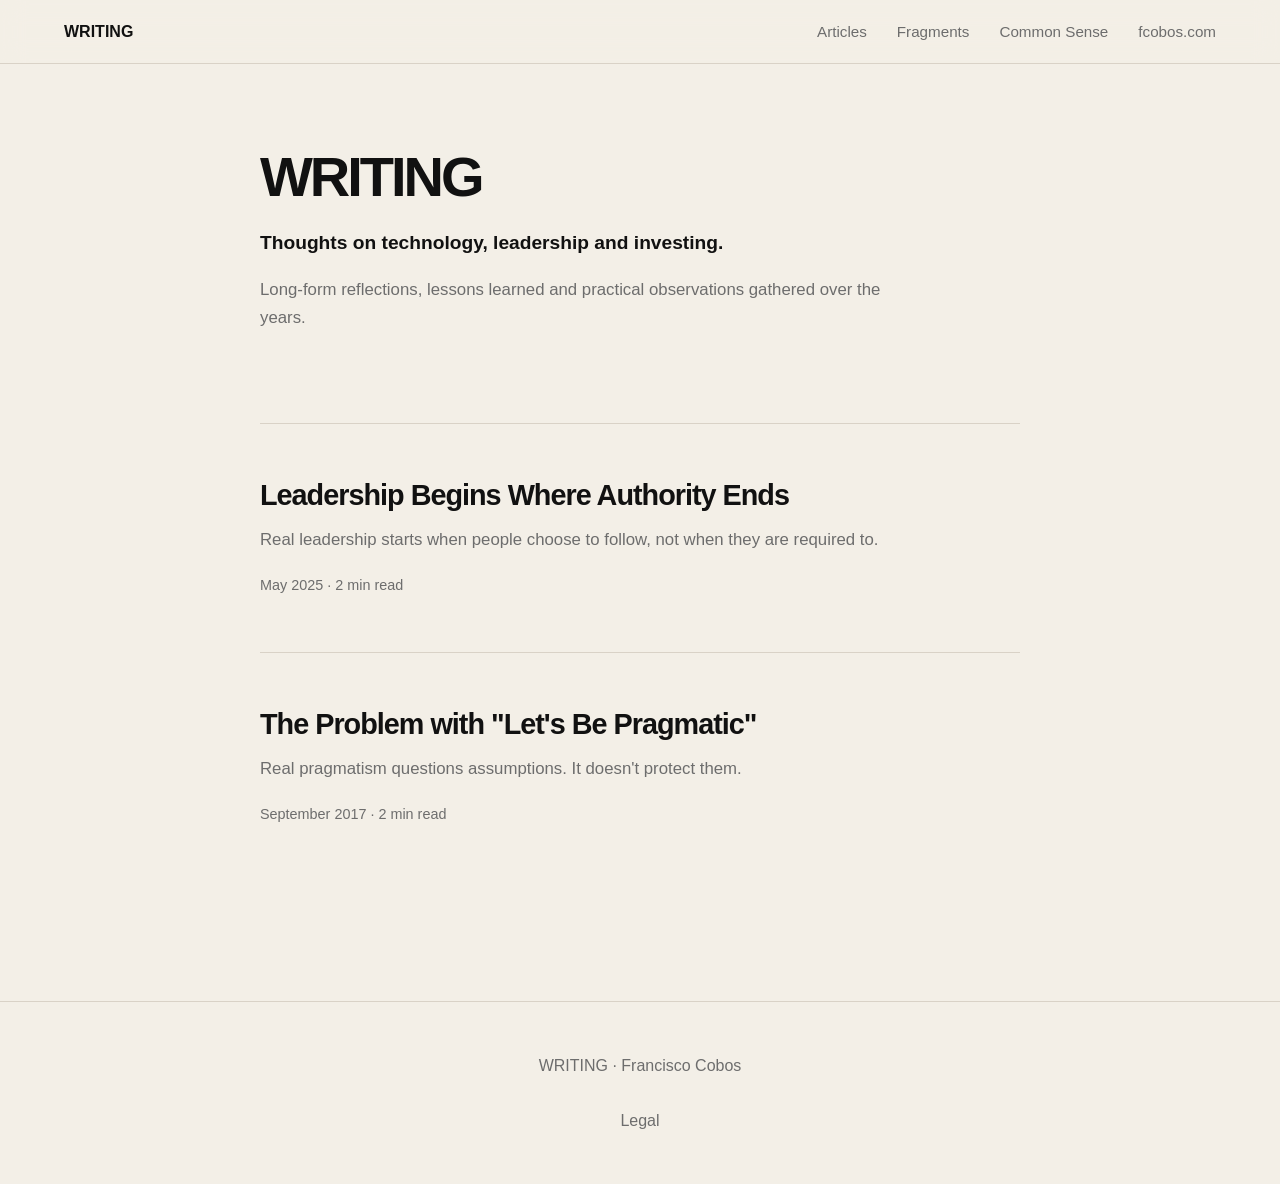
==== index.html @ 1fe3ef3f "Add files via upload" ====
<!DOCTYPE html>
<html lang="en">
<head>
<meta charset="UTF-8">
<meta name="viewport" content="width=device-width,initial-scale=1.0">

<title>Writing | Francisco Cobos</title>

<style>

:root{
    --paper:#f3efe7;
    --text:#111;
    --muted:#6d6d6d;
    --border:#d9d2c7;
}

*{
    margin:0;
    padding:0;
    box-sizing:border-box;
}

html{
    scroll-behavior:smooth;
}

body{
    font-family:-apple-system,BlinkMacSystemFont,"Segoe UI",Roboto,sans-serif;
    background:var(--paper);
    color:var(--text);
    line-height:1.7;
}

a{
    color:inherit;
    text-decoration:none;
}

nav{
    position:fixed;
    top:0;
    width:100%;
    background:rgba(243,239,231,.92);
    backdrop-filter:blur(12px);
    border-bottom:1px solid var(--border);
    z-index:100;
}

.nav{
    width:90%;
    max-width:1200px;
    margin:auto;
    padding:18px 0;

    display:flex;
    justify-content:space-between;
    align-items:center;
}

.logo{
    font-weight:700;
}

.menu{
    display:flex;
    gap:30px;
    font-size:.95rem;
}

.menu a{
    color:var(--muted);
    transition:.2s;
}

.menu a:hover{
    color:var(--text);
}

header{
    width:90%;
    max-width:760px;
    margin:auto;

    padding-top:150px;
    padding-bottom:90px;
}

h1{
    font-size:3.5rem;
    line-height:.95;
    letter-spacing:-3px;
    margin-bottom:24px;
}

.subtitle{
    font-size:1.2rem;
    font-weight:600;
    margin-bottom:16px;
}

.description{
    color:var(--muted);
    max-width:650px;
    font-size:1.05rem;
}

main{
    width:90%;
    max-width:760px;
    margin:auto;

    padding-bottom:120px;
}

.article{
    display:block;
    padding:55px 0;
    border-top:1px solid var(--border);
    transition:.2s;
}

.article:hover{
    transform:translateX(4px);
}

.article h2{
    font-size:1.8rem;
    line-height:1.15;
    letter-spacing:-1px;
    margin-bottom:14px;
}

.article p{
    color:var(--muted);
    font-size:1.05rem;
    margin-bottom:18px;
}

.meta{
    color:var(--muted);
    font-size:.9rem;
}

footer{
    border-top:1px solid var(--border);
    padding:50px;
    text-align:center;
    color:var(--muted);
}

@media(max-width:768px){

    h1{
        font-size:3rem;
        letter-spacing:-2px;
    }

    .article h2{
        font-size:1.4rem;
    }

    .menu{
        gap:16px;
        font-size:.85rem;
    }

}

</style>

</head>

<body>

<nav>

<div class="nav">

<div class="logo">
WRITING
</div>

<div class="menu">
<a href="#">Articles</a>
<a href="https://fragments.fcobos.com">Fragments</a>
<a href="https://commonsense.fcobos.com">Common Sense</a>
<a href="https://fcobos.com">fcobos.com</a>
</div>

</div>

</nav>

<header>

<h1>WRITING</h1>

<div class="subtitle">
Thoughts on technology, leadership and investing.
</div>

<p class="description">
Long-form reflections, lessons learned and practical observations gathered over the years.
</p>

</header>

<main>

<a class="article" href="generated/leadership-begins-where-authority-ends.html">

<h2>
Leadership Begins Where Authority Ends
</h2>

<p>
Real leadership starts when people choose to follow, not when they are required to.
</p>

<div class="meta">
May 2025 · 2 min read
</div>

</a>

<a class="article" href="generated/the-problem-with-lets-be-pragmatic.html">

<h2>
The Problem with "Let's Be Pragmatic"
</h2>

<p>
Real pragmatism questions assumptions. It doesn't protect them.
</p>

<div class="meta">
September 2017 · 2 min read
</div>

</a>

</main>

<footer>

WRITING · Francisco Cobos

<br><br>

<a href="legal.html">Legal</a>

</footer>

</body>
</html>
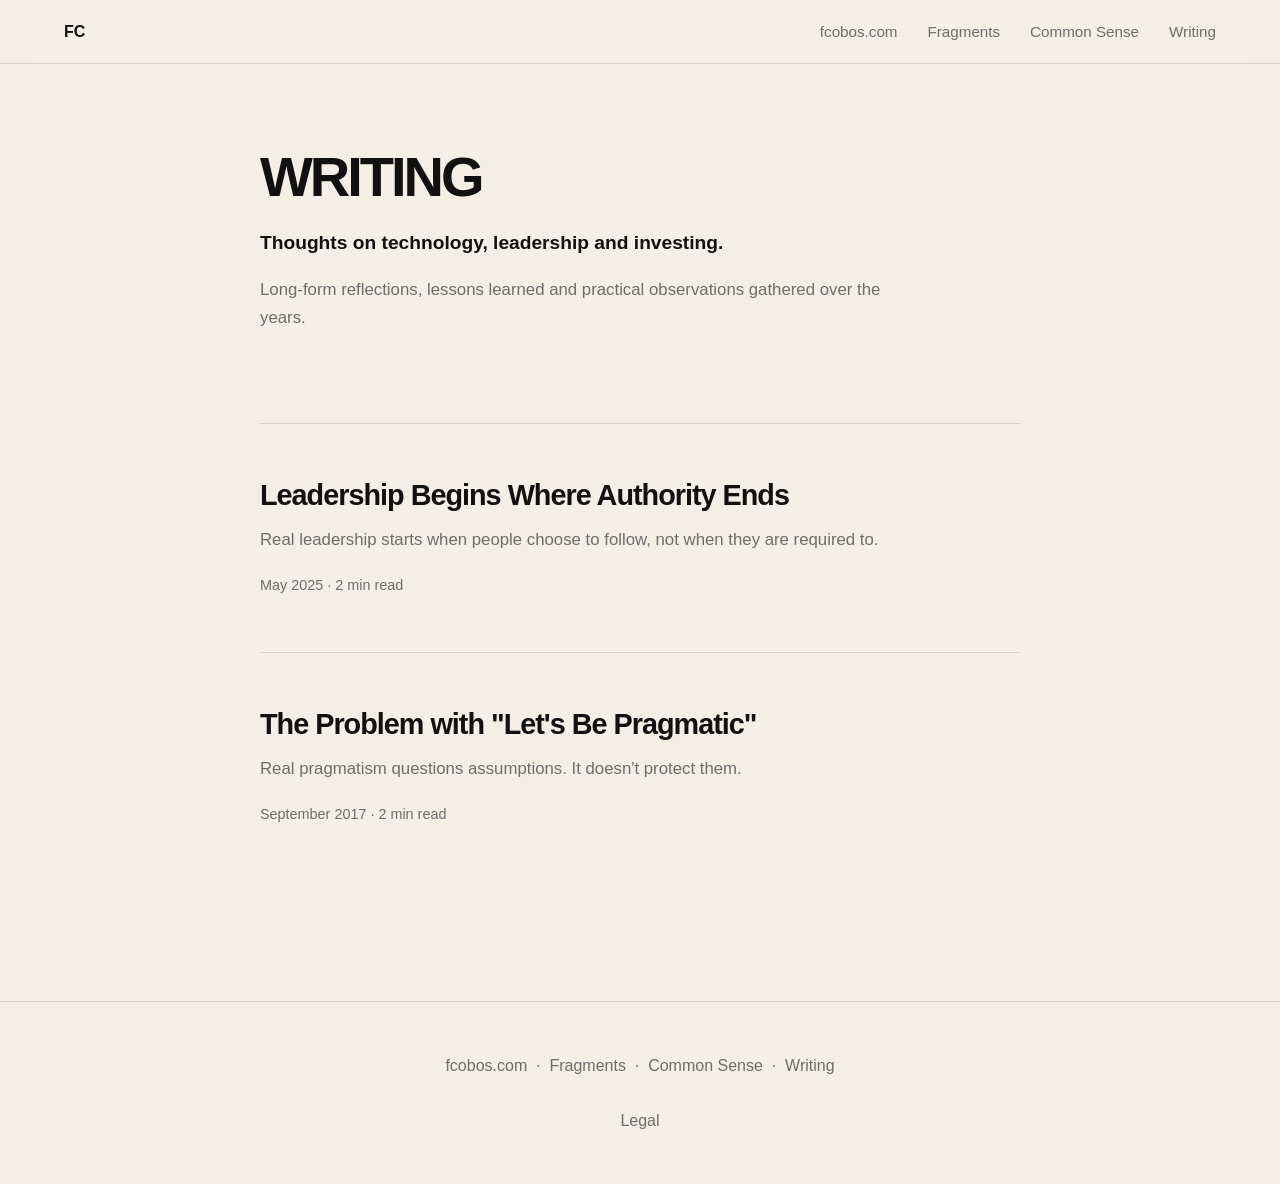
==== commit 2ea7ee32: "Add files via upload" ====
--- a/index.html
+++ b/index.html
@@ -178,14 +178,14 @@
 <div class="nav">
 
 <div class="logo">
-WRITING
+<a href="https://fcobos.com">FC</a>
 </div>
 
 <div class="menu">
-<a href="#">Articles</a>
+<a href="https://fcobos.com">fcobos.com</a>
 <a href="https://fragments.fcobos.com">Fragments</a>
 <a href="https://commonsense.fcobos.com">Common Sense</a>
-<a href="https://fcobos.com">fcobos.com</a>
+<a href="https://writing.fcobos.com">Writing</a>
 </div>
 
 </div>
@@ -244,7 +244,13 @@
 
 <footer>
 
-WRITING · Francisco Cobos
+<a href="https://fcobos.com">fcobos.com</a>
+&nbsp;·&nbsp;
+<a href="https://fragments.fcobos.com">Fragments</a>
+&nbsp;·&nbsp;
+<a href="https://commonsense.fcobos.com">Common Sense</a>
+&nbsp;·&nbsp;
+<a href="https://writing.fcobos.com">Writing</a>
 
 <br><br>
 
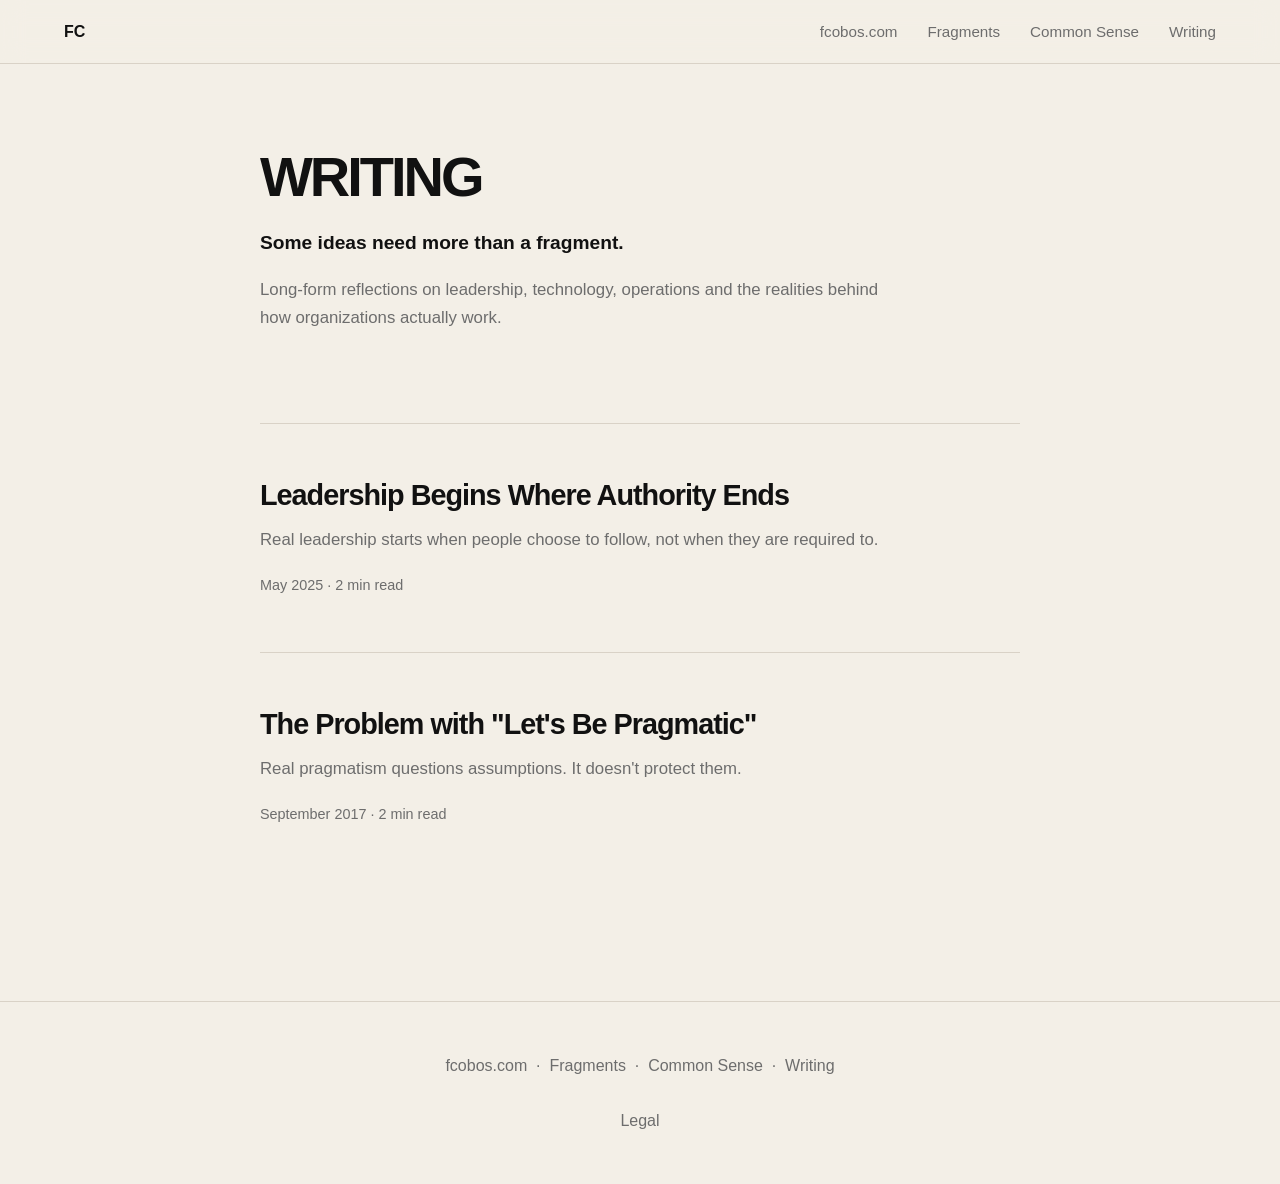
==== commit 3e804fcf: "Add files via upload" ====
--- a/index.html
+++ b/index.html
@@ -197,11 +197,11 @@
 <h1>WRITING</h1>
 
 <div class="subtitle">
-Thoughts on technology, leadership and investing.
+Some ideas need more than a fragment.
 </div>
 
 <p class="description">
-Long-form reflections, lessons learned and practical observations gathered over the years.
+Long-form reflections on leadership, technology, operations and the realities behind how organizations actually work.
 </p>
 
 </header>
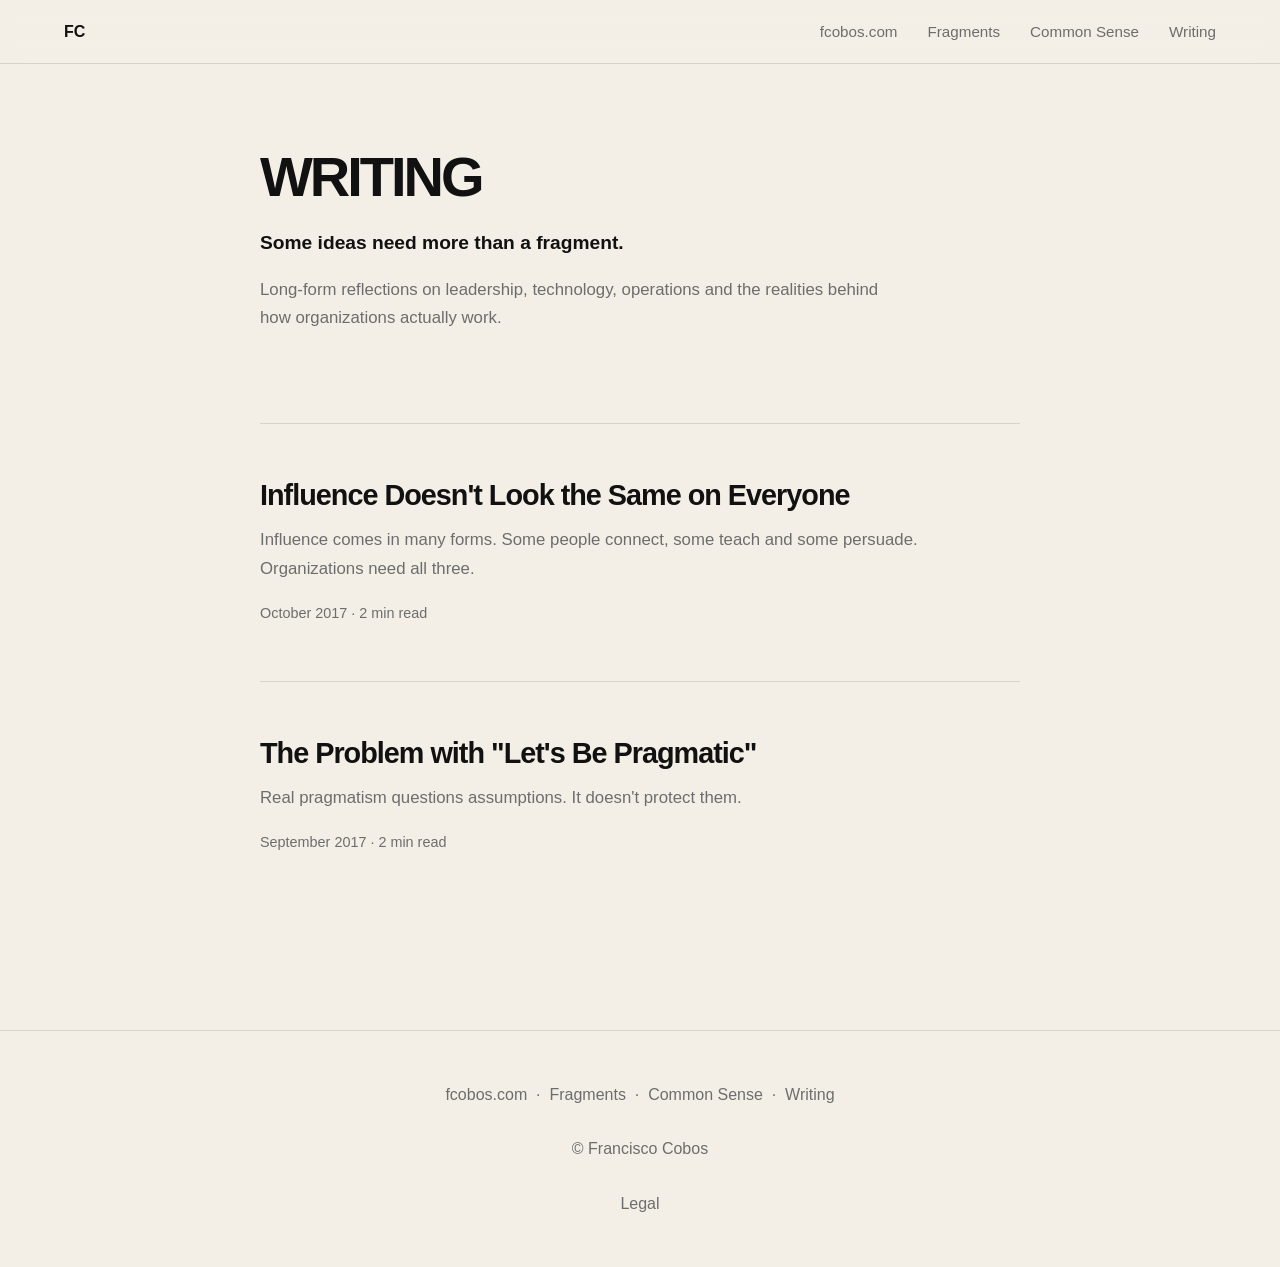
==== commit 03c295f4: "Add files via upload" ====
--- a/index.html
+++ b/index.html
@@ -208,18 +208,18 @@
 
 <main>
 
-<a class="article" href="generated/leadership-begins-where-authority-ends.html">
+<a class="article" href="generated/influence-doesnt-look-the-same-on-everyone.html">
 
 <h2>
-Leadership Begins Where Authority Ends
+Influence Doesn't Look the Same on Everyone
 </h2>
 
 <p>
-Real leadership starts when people choose to follow, not when they are required to.
+Influence comes in many forms. Some people connect, some teach and some persuade. Organizations need all three.
 </p>
 
 <div class="meta">
-May 2025 · 2 min read
+October 2017 · 2 min read
 </div>
 
 </a>
@@ -245,12 +245,13 @@
 <footer>
 
 <a href="https://fcobos.com">fcobos.com</a>
-&nbsp;·&nbsp;
-<a href="https://fragments.fcobos.com">Fragments</a>
-&nbsp;·&nbsp;
-<a href="https://commonsense.fcobos.com">Common Sense</a>
-&nbsp;·&nbsp;
-<a href="https://writing.fcobos.com">Writing</a>
+ ·  <a href="https://fragments.fcobos.com">Fragments</a>
+ ·  <a href="https://commonsense.fcobos.com">Common Sense</a>
+ ·  <a href="https://writing.fcobos.com">Writing</a>
+
+<br><br>
+
+© Francisco Cobos
 
 <br><br>
 
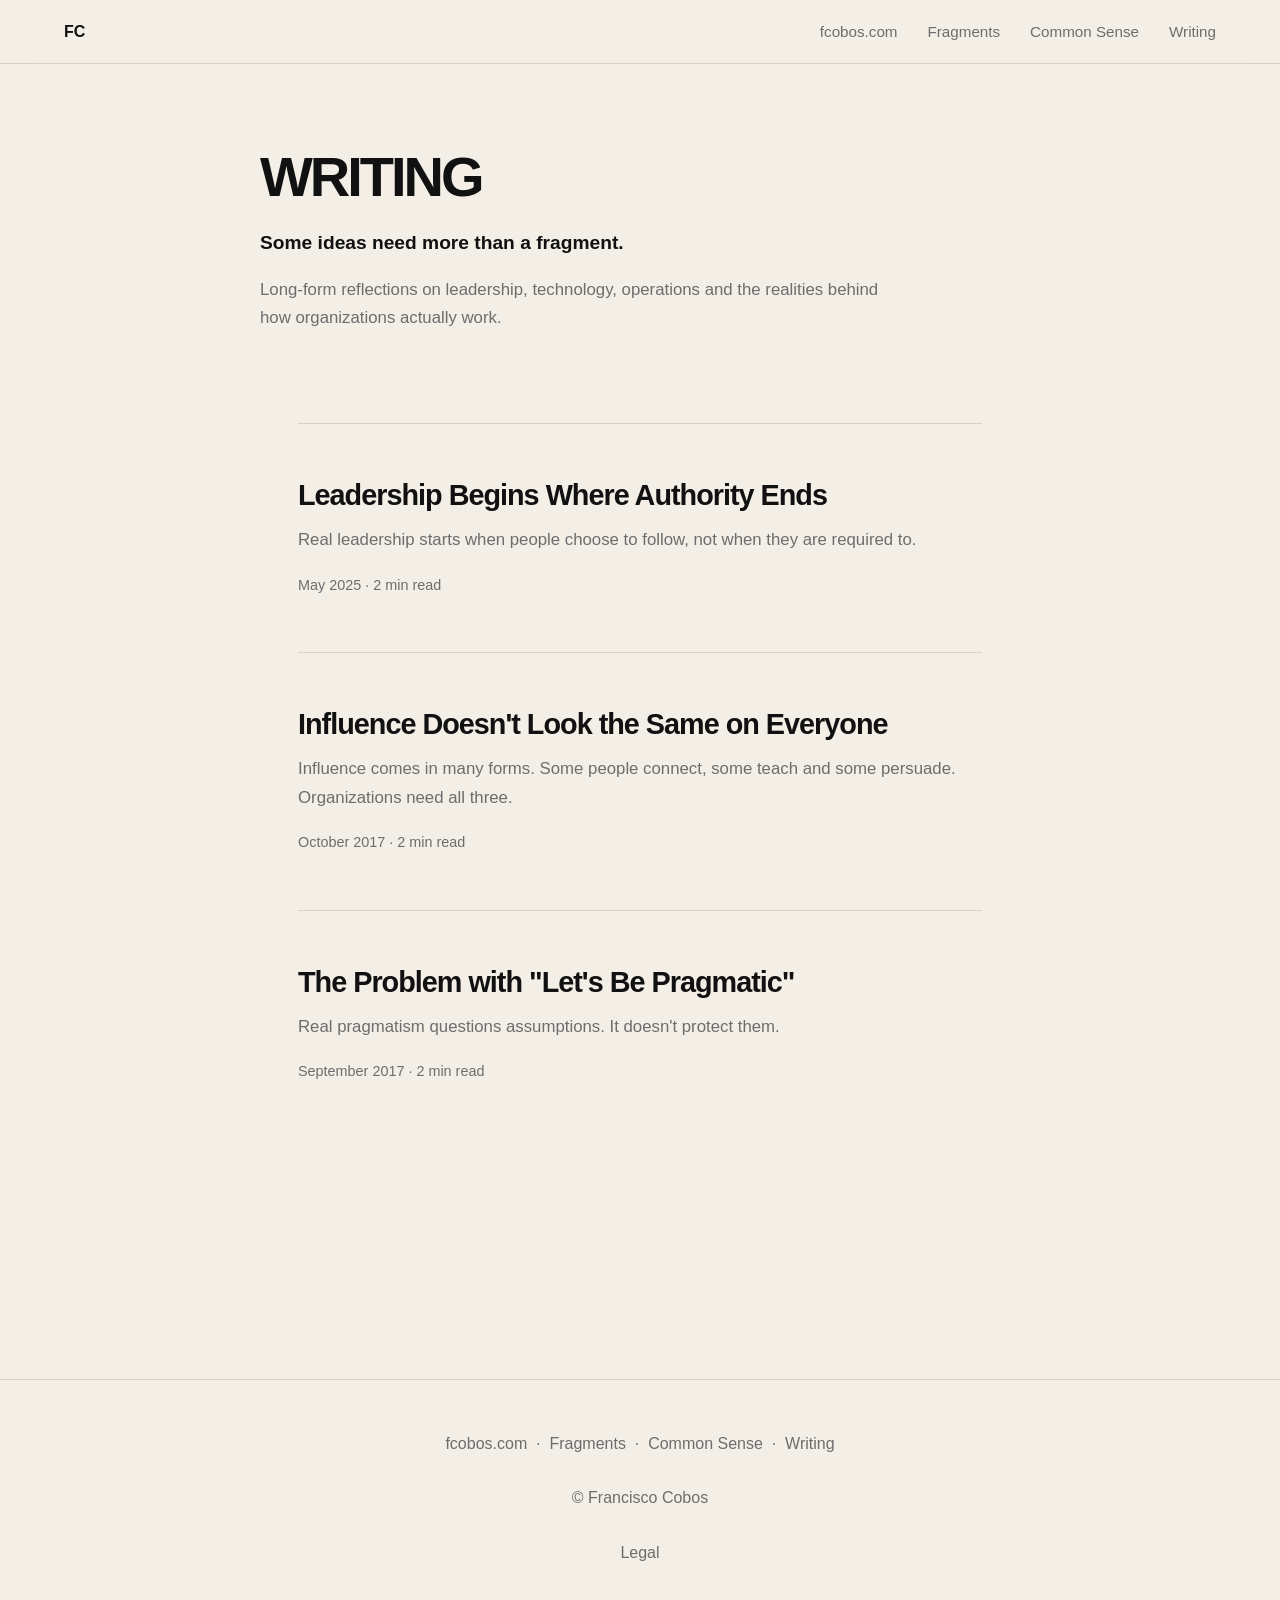
==== commit fc13f6a7: "Add files via upload" ====
--- a/index.html
+++ b/index.html
@@ -208,6 +208,24 @@
 
 <main>
 
+<main>
+
+<a class="article" href="generated/leadership-begins-where-authority-ends.html">
+
+<h2>
+Leadership Begins Where Authority Ends
+</h2>
+
+<p>
+Real leadership starts when people choose to follow, not when they are required to.
+</p>
+
+<div class="meta">
+May 2025 · 2 min read
+</div>
+
+</a>
+
 <a class="article" href="generated/influence-doesnt-look-the-same-on-everyone.html">
 
 <h2>
@@ -239,6 +257,8 @@
 </div>
 
 </a>
+
+</main>
 
 </main>
 
